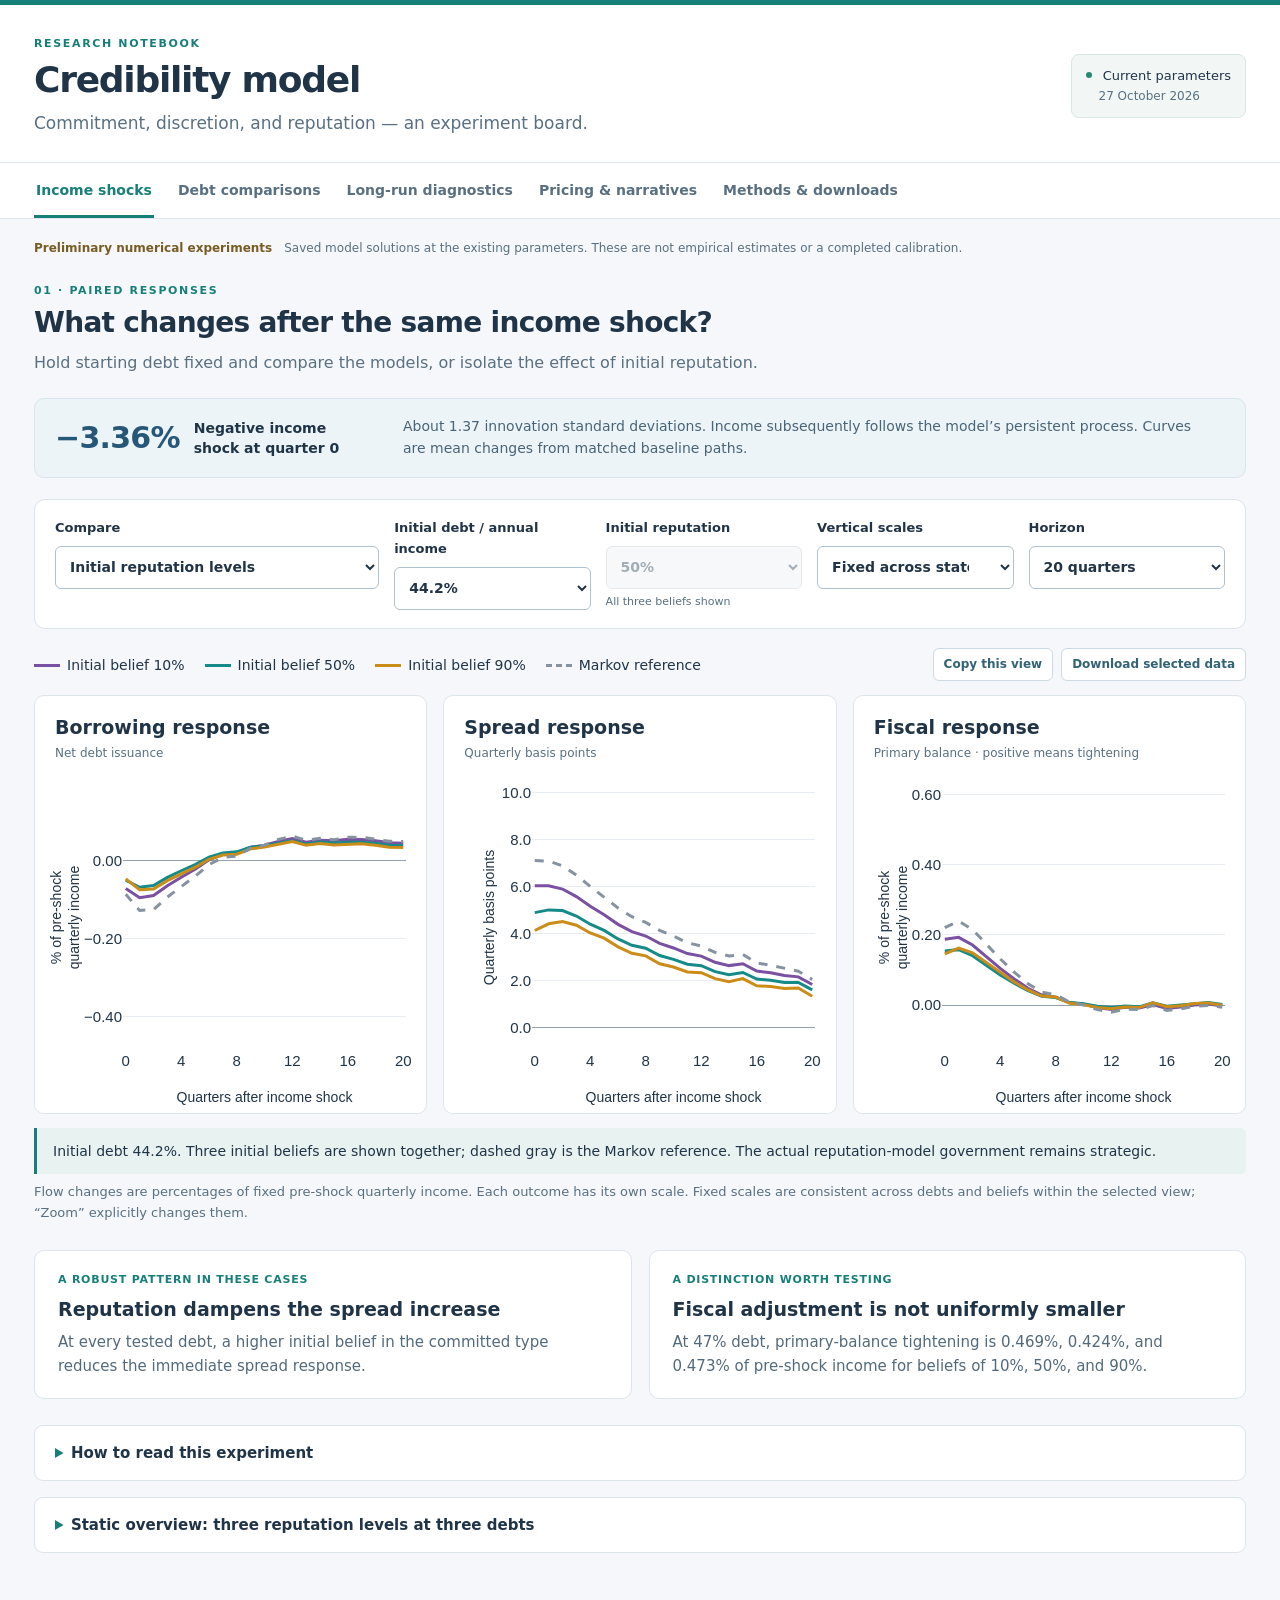
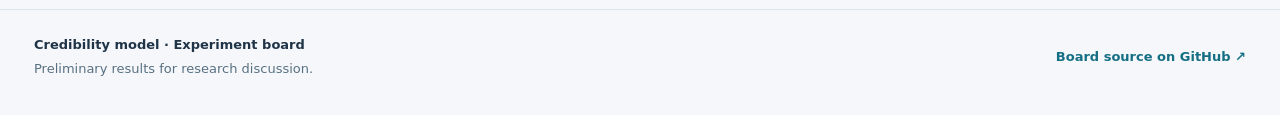
==== site/index.html @ fc5f1a00 "Publish model experiment board with interactive comparisons and data" ====
<!doctype html>
<html lang="en">
<head>
  <meta charset="utf-8">
  <meta name="viewport" content="width=device-width, initial-scale=1">
  <meta name="description" content="A research board comparing Ramsey commitment, Markov discretion, and reputation in a sovereign debt model.">
  <title>Credibility model · Experiment board</title>
  <link rel="stylesheet" href="assets/board.css">
  <script defer src="assets/plotly.min.js"></script>
  <script defer src="assets/board.js"></script>
</head>
<body>
  <a class="skip-link" href="#content">Skip to experiments</a>
  <header class="masthead">
    <div class="masthead-inner">
      <div><p class="eyebrow">RESEARCH NOTEBOOK</p><h1>Credibility model</h1><p class="lead">Commitment, discretion, and reputation — an experiment board.</p></div>
      <div class="version"><span class="status-dot"></span> Current parameters <span class="version-date" id="updated-date">27 October 2026</span></div>
    </div>
  </header>
  <nav class="section-nav" aria-label="Experiments">
    <div class="nav-inner" role="tablist" aria-label="Experiment sections">
      <button id="tab-shocks" role="tab" aria-controls="shocks" aria-selected="true" data-section="shocks">Income shocks</button>
      <button id="tab-debt" role="tab" aria-controls="debt-section" aria-selected="false" data-section="debt">Debt comparisons</button>
      <button id="tab-longrun" role="tab" aria-controls="longrun" aria-selected="false" data-section="longrun">Long-run diagnostics</button>
      <button id="tab-pricing" role="tab" aria-controls="pricing" aria-selected="false" data-section="pricing">Pricing &amp; narratives</button>
      <button id="tab-methods" role="tab" aria-controls="methods" aria-selected="false" data-section="methods">Methods &amp; downloads</button>
    </div>
  </nav>
  <main id="content">
    <div class="research-label"><span>Preliminary numerical experiments</span><p>Saved model solutions at the existing parameters. These are not empirical estimates or a completed calibration.</p></div>
    <div id="load-error" class="error" role="alert" hidden>The data could not be loaded. Please reload the page.</div>

    <section id="shocks" class="board-section" role="tabpanel" aria-labelledby="tab-shocks">
      <div class="section-heading"><div><p class="eyebrow">01 · PAIRED RESPONSES</p><h2>What changes after the same income shock?</h2><p>Hold starting debt fixed and compare the models, or isolate the effect of initial reputation.</p></div></div>
      <div class="shock-banner"><div><strong>−3.36%</strong><span>Negative income shock at quarter 0</span></div><p>About 1.37 innovation standard deviations. Income subsequently follows the model’s persistent process. Curves are mean changes from matched baseline paths.</p></div>
      <div class="controls" aria-label="Income shock controls">
        <label for="view">Compare<select id="view"><option value="reputation">Initial reputation levels</option><option value="models">Ramsey, Markov &amp; reputation</option></select></label>
        <label for="debt">Initial debt / annual income<select id="debt" disabled><option>Loading…</option></select></label>
        <label for="prior" id="prior-label">Initial reputation<select id="prior" disabled><option value="10">10%</option><option value="50" selected>50%</option><option value="90">90%</option></select><span class="control-help" id="prior-help">All three beliefs shown</span></label>
        <label for="scale">Vertical scales<select id="scale"><option value="fixed">Fixed across states</option><option value="zoom">Zoom to selected curves</option></select></label>
        <label for="horizon">Horizon<select id="horizon"><option value="20">20 quarters</option><option value="40">40 quarters</option></select></label>
      </div>
      <div class="chart-toolbar"><div class="legend" id="legend" aria-label="Chart legend"></div><div class="chart-actions"><button id="share-view" class="quiet-button" disabled>Copy this view</button><button id="download-selection" class="quiet-button" disabled>Download selected data</button></div></div>
      <div class="charts" aria-busy="true" id="chart-grid">
        <article class="chart-panel"><h3>Borrowing response</h3><p>Net debt issuance</p><div id="borrowing" class="plot" role="img" aria-label="Borrowing responses to the negative income shock"></div></article>
        <article class="chart-panel"><h3>Spread response</h3><p>Quarterly basis points</p><div id="spread" class="plot" role="img" aria-label="Spread responses to the negative income shock"></div></article>
        <article class="chart-panel"><h3>Fiscal response</h3><p>Primary balance · positive means tightening</p><div id="fiscal" class="plot" role="img" aria-label="Primary balance responses to the negative income shock"></div></article>
      </div>
      <p id="selection-summary" class="selection-summary" aria-live="polite">Loading saved responses…</p>
      <p class="units-note">Flow changes are percentages of fixed pre-shock quarterly income. Each outcome has its own scale. Fixed scales are consistent across debts and beliefs within the selected view; “Zoom” explicitly changes them.</p>
      <div class="insight-grid">
        <article class="insight"><span class="small-label">A robust pattern in these cases</span><h3>Reputation dampens the spread increase</h3><p>At every tested debt, a higher initial belief in the committed type reduces the immediate spread response.</p></article>
        <article class="insight"><span class="small-label">A distinction worth testing</span><h3>Fiscal adjustment is not uniformly smaller</h3><p>At 47% debt, primary-balance tightening is 0.469%, 0.424%, and 0.473% of pre-shock income for beliefs of 10%, 50%, and 90%.</p></article>
      </div>
      <details class="method-box"><summary>How to read this experiment</summary><div class="details-content"><p>Initial reputation is the perceived probability of the committed type. The simulated government stays strategic in the reputation model; beliefs update after quarter 0. Changing this belief does not change the government’s actual type.</p><p>Each case uses 2,000 paired paths, common future income draws, and unchanged equilibrium functions. Controls select saved simulations without interpolating between debts or beliefs. The primary resource balance is <em>y − c</em>; the model has no separate tax and government-spending instruments.</p><p>Ramsey preserves inherited commitments and has no implementation noise. Markov and reputation include implementation noise. Ramsey averages over debt-specific promise histories, so debt comparisons do not hold its entire state fixed. Its lowest-debt pool has 78 histories; spread means retain rare tails.</p></div></details>
      <details class="figure-box"><summary>Static overview: three reputation levels at three debts</summary><a href="assets/figures/reputation_by_initial_debt.png" target="_blank" rel="noopener"><img src="assets/figures/reputation_by_initial_debt.png" alt="Nine panels compare initial reputation beliefs of 10, 50, and 90 percent at three starting debts." loading="lazy"></a></details>
    </section>

    <section id="debt-section" class="board-section" role="tabpanel" aria-labelledby="tab-debt" hidden>
      <div class="section-heading"><div><p class="eyebrow">02 · STATE DEPENDENCE</p><h2>How does starting debt change the response?</h2><p>Five debt levels within the central comparison range: 41.9%, 43.0%, 44.2%, 45.8%, and 47.0% of annual income.</p></div></div>
      <div class="insight-grid"><article class="insight"><span class="small-label">Markov and reputation</span><h3>Higher debt amplifies the impact response</h3><p>At 50% initial reputation, higher debt brings a larger initial spread increase, less borrowing, and stronger fiscal tightening across the tested states.</p></article><article class="insight"><span class="small-label">Ramsey</span><h3>The pattern is irregular</h3><p>At 43.0% debt, 97.9% of sampled histories have no immediate issuance change. At 45.8%, initial tightening exceeds that at 47.0%. The economic or numerical cause remains unresolved.</p></article></div>
      <figure class="wide-figure"><a href="assets/figures/income_shock_by_initial_debt.png" target="_blank" rel="noopener"><img src="assets/figures/income_shock_by_initial_debt.png" alt="Borrowing, spread and primary balance responses for five initial debts, with one column per model." loading="lazy"></a><figcaption>Same negative 3.36% income shock. Columns identify models; colors identify initial debt. Reputation starts at 50%.</figcaption></figure>
      <details class="figure-box"><summary>Compare the immediate responses directly</summary><a href="assets/figures/income_shock_impact_by_debt.png" target="_blank" rel="noopener"><img src="assets/figures/income_shock_impact_by_debt.png" alt="Impact responses plotted against the five simulated initial debt levels." loading="lazy"></a></details>
      <details class="figure-box"><summary>Cash financing and consumption</summary><a href="assets/figures/income_shock_fiscal_detail.png" target="_blank" rel="noopener"><img src="assets/figures/income_shock_fiscal_detail.png" alt="Cash financing and consumption responses at three initial debt levels." loading="lazy"></a></details>
      <p class="units-note">Debt changes also change the distribution of inherited Ramsey promises. Exact debt conditioning and the solution grid may matter; the figures do not establish a general monotonicity result.</p>
    </section>

    <section id="longrun" class="board-section" role="tabpanel" aria-labelledby="tab-longrun" hidden>
      <div class="section-heading"><div><p class="eyebrow">03 · SUPPORT &amp; CONVERGENCE</p><h2>Where do the simulated economies spend their time?</h2><p>Long-run diagnostics from different starting debts, incomes, and beliefs.</p></div></div>
      <div class="callout"><strong>Common central debt range: about 40.0–47.7%</strong><p>This is the overlap of the central 90% marginal debt ranges across Ramsey, Markov, and both permanent reputation types.</p></div>
      <div class="table-card"><h3>Long-run numerical means</h3><p>Selected reference starts; final 2,000 of 4,000 quarters across 32 paths.</p><div class="table-scroll"><table><thead><tr><th scope="col">Model / permanent type</th><th scope="col">Mean debt<br><span>% annual income</span></th><th scope="col">Mean spread<br><span>quarterly bp</span></th><th scope="col">Central 90% debt range<br><span>% annual income</span></th></tr></thead><tbody id="longrun-table"></tbody></table></div></div>
      <figure class="wide-figure"><a href="assets/figures/long_run_support_and_conditional_spreads.png" target="_blank" rel="noopener"><img src="assets/figures/long_run_support_and_conditional_spreads.png" alt="Long-run debt distributions and spreads conditional on debt and middle income." loading="lazy"></a><figcaption>The strategic reputation case approaches Markov as its type is learned. The committed-type case remains distinct.</figcaption></figure>
      <details class="method-box"><summary>What convergence does—and does not—establish</summary><div class="details-content"><p>Under common draws, tested initial conditions numerically converge within each regime and permanent type. This is evidence of forgetting the tested starting conditions. It is not a proof of ergodicity, uniqueness, or common support of the full state vector.</p><p>The shock experiment’s 10%, 50%, and 90% initial reputation beliefs describe learning transitions. They are not the strategic government’s asymptotic posterior.</p></div></details>
      <details class="figure-box"><summary>Earlier transition experiment: 500 paired paths</summary><a href="assets/figures/transition_comparison.png" target="_blank" rel="noopener"><img src="assets/figures/transition_comparison.png" alt="Finite-horizon model trajectories and learning paths for different government types." loading="lazy"></a></details>
    </section>

    <section id="pricing" class="board-section" role="tabpanel" aria-labelledby="tab-pricing" hidden>
      <div class="section-heading"><div><p class="eyebrow">04 · TOWARD MEASUREMENT</p><h2>Connect model states to observable behavior</h2><p>State-contingent pricing and an illustrative bridge between type beliefs and delivery.</p></div></div>
      <div class="insight-grid"><article class="insight"><span class="small-label">Prices at a given state</span><h3>Beliefs affect expected spreads</h3><p>At median income and roughly 45% debt, expected strategic-reputation spreads are 28.25, 18.84, and 12.10 quarterly basis points at beliefs of 10%, 50%, and 90%.</p></article><article class="insight"><span class="small-label">Narrative measurement</span><h3>A type belief is not a delivery probability</h3><p>Observable adherence also depends on the policy rule, incentives, state, and implementation noise. No mapping to observed narrative categories has yet been estimated.</p></article></div>
      <figure class="wide-figure"><a href="assets/figures/state_and_measurement_implications.png" target="_blank" rel="noopener"><img src="assets/figures/state_and_measurement_implications.png" alt="Expected spreads by debt at three reputation beliefs and an illustrative comparison of beliefs with delivery probabilities." loading="lazy"></a><figcaption>The delivery band is illustrative. This is a measurement-design exercise, not a fitted narrative credibility index.</figcaption></figure>
      <details class="method-box"><summary>Scope of the pricing result</summary><div class="details-content"><p>The result concerns confidence in the model’s particular committed rule. It is not a universal statement that credibility always lowers spreads. A reversal at 65% debt appears in the state exercise, but that debt level is a rare stress-state counterfactual outside the central range used here.</p></div></details>
    </section>

    <section id="methods" class="board-section" role="tabpanel" aria-labelledby="tab-methods" hidden>
      <div class="section-heading"><div><p class="eyebrow">05 · REPRODUCIBILITY</p><h2>Methods, figures, and data</h2><p>Inspect the experiment definitions and download the outputs behind the board.</p></div></div>
      <div class="method-grid"><article class="method-card"><h3>What remains fixed</h3><p>The supplied parameterization and saved equilibrium functions. No new calibration or equilibrium solve was used for these comparisons.</p></article><article class="method-card"><h3>What is checked</h3><p>Paired accounting identities, equivalence with native simulation paths, Ramsey price promises, and independent reconstruction of impact statistics.</p></article><article class="method-card"><h3>What is uncertain</h3><p>Numerical approximation, rare Ramsey tails, and history-pool sampling. Monte Carlo standard errors exclude parameter and empirical uncertainty.</p></article></div>
      <details class="method-box" open><summary>Definitions and comparability</summary><div class="details-content"><p><strong>Borrowing:</strong> net face issuance, <em>b′ − (1 − δ)b</em>. <strong>Cash financing:</strong> <em>q[b′ − (1 − δ)b]</em>. <strong>Primary resource balance:</strong> <em>y − c</em>. The latter is the fiscal adjustment measure; tax and spending instruments are not separate model choices.</p><p><strong>Units:</strong> debt is scaled by annual income; response flows use fixed pre-shock quarterly income; diagnostic spreads use quarterly basis points. The original slide simulation series uses different spread units and should not be read as these diagnostic basis points.</p><p><strong>Cross-model comparison:</strong> Ramsey has inherited commitment promises and no implementation noise. Markov and reputation include implementation noise. The experiment compares the supplied models rather than isolating commitment while holding every other model feature fixed.</p><p><strong>Income shock:</strong> the middle income node is replaced at impact by the adjacent lower node, a 3.36056% decline (1.367 innovation standard deviations in logs). Future paths use the original discrete transition matrix and coupled draws.</p></div></details>
      <details class="method-box"><summary>Current parameterization</summary><div class="details-content"><p>The model period is a quarter. The values below describe the saved solution used throughout this board.</p><div class="table-scroll"><table class="parameter-table"><thead><tr><th scope="col">Parameter</th><th scope="col">Value</th></tr></thead><tbody id="parameters-table"></tbody></table></div><p id="committed-rule"></p></div></details>
      <div class="downloads-heading"><h3>Download the experiments</h3><p>CSV for analysis, PDF/PNG for discussion, and notes for assumptions and checks. <a href="downloads/experiment-data.zip" download>Download the data bundle (ZIP)</a>.</p></div><div id="downloads" class="download-groups"></div>
      <details class="method-box"><summary>Slide replication and source version</summary><div class="details-content"><p>All nine figure PDFs and two table fragments were reproduced from the supplied solution. Original scatter sampling was unavailable, so the replacement is seeded. The original figures named <em>zeta</em> plot <em>1 − ζ</em> while retaining the source label.</p><dl class="source-meta"><dt>Julia version</dt><dd id="julia-version">1.13.3</dd><dt>Saved solution SHA-256</dt><dd><code id="solution-hash"></code></dd></dl></div></details>
    </section>
  </main>
  <footer><div><strong>Credibility model · Experiment board</strong><p>Preliminary results for research discussion.</p></div><a href="https://github.com/aperaltaalva/credibility-experiments" target="_blank" rel="noopener">Board source on GitHub <span aria-hidden="true">↗</span></a></footer>
  <div id="toast" role="status" aria-live="polite"></div>
</body>
</html>
---- site/assets/board.css ----
:root{--ink:#203448;--muted:#587082;--line:#dce5eb;--paper:#fff;--bg:#f5f7fa;--accent:#167f79;--soft:#e8f3f1}
*{box-sizing:border-box}html{scroll-behavior:smooth}body{margin:0;background:var(--bg);color:var(--ink);font:16px/1.6 system-ui,-apple-system,BlinkMacSystemFont,"Segoe UI",sans-serif}button,select{font:inherit}a{color:#156f84;text-underline-offset:3px}button,a,select,summary{touch-action:manipulation}button:focus-visible,a:focus-visible,select:focus-visible,summary:focus-visible{outline:3px solid #e2aa35;outline-offset:4px}[hidden]{display:none!important}.skip-link{position:absolute;top:-60px;left:20px;background:#fff;padding:10px;z-index:10}.skip-link:focus{top:10px}
.masthead{background:#fff;border-top:5px solid var(--accent);border-bottom:1px solid var(--line)}.masthead-inner{max-width:1540px;margin:auto;padding:30px 34px 25px;display:flex;justify-content:space-between;gap:25px;align-items:center}.eyebrow{font-size:11px;font-weight:750;letter-spacing:.15em;color:var(--accent);margin:0 0 6px}h1{font-size:36px;line-height:1.15;letter-spacing:-.035em;margin:0 0 10px}h2{font-size:28px;line-height:1.25;letter-spacing:-.025em;margin:0 0 10px}h3{font-size:19px;line-height:1.4;margin:0 0 8px}p{margin:0 0 14px}.lead{font-size:17px;color:var(--muted);margin:0}.version{font-size:13px;white-space:nowrap;background:#f2f7f5;border:1px solid #d9e8e0;border-radius:8px;padding:11px 14px}.version-date{display:block;margin-left:13px;color:var(--muted);font-size:12px}.status-dot{display:inline-block;background:#258a72;width:6px;height:6px;border-radius:50%;margin-right:7px;vertical-align:2px}
.section-nav{position:sticky;top:0;z-index:5;background:rgba(255,255,255,.97);border-bottom:1px solid var(--line)}.nav-inner{max-width:1540px;margin:auto;padding:0 34px;display:flex;gap:22px;overflow:auto}.nav-inner button{border:0;border-bottom:3px solid transparent;background:none;padding:16px 2px 13px;color:var(--muted);white-space:nowrap;font-weight:600;font-size:14px;cursor:pointer}.nav-inner button[aria-selected=true]{color:var(--accent);border-bottom-color:var(--accent)}.nav-inner button:hover{color:var(--ink)}main{max-width:1540px;margin:auto;padding:20px 34px 56px}.research-label{display:flex;gap:12px;align-items:baseline;font-size:12px;margin-bottom:24px;color:var(--muted)}.research-label span{font-weight:700;color:#785c23;white-space:nowrap}.research-label p{margin:0}.section-heading{display:flex;justify-content:space-between;gap:25px;margin:0 0 22px}.section-heading p:last-child{color:var(--muted);margin:0;max-width:900px}.shock-banner{display:flex;align-items:center;gap:28px;background:#edf4f8;border:1px solid #d8e5ee;border-radius:10px;padding:15px 20px;margin-bottom:21px}.shock-banner>div{display:flex;align-items:center;gap:14px;min-width:320px}.shock-banner strong{font-size:30px;letter-spacing:-.025em;font-variant-numeric:tabular-nums;white-space:nowrap;color:#275778}.shock-banner span{font-size:14px;line-height:1.45;font-weight:650;max-width:160px}.shock-banner p{font-size:14px;color:#486477;line-height:1.55;margin:0;max-width:790px}
.controls{display:flex;gap:15px;align-items:flex-start;flex-wrap:wrap;border:1px solid var(--line);border-radius:11px;padding:18px 20px;background:#fff}.controls label{display:block;font-size:13px;font-weight:650;flex:1;min-width:145px}.controls label:first-child{flex:1.65;min-width:225px}.controls label:nth-child(2){min-width:190px}.controls select{display:block;width:100%;min-height:43px;margin-top:7px;padding:8px 28px 8px 10px;border:1px solid #afc0ce;border-radius:6px;color:var(--ink);background:#fff;font-size:14px;cursor:pointer}.controls select:disabled{background:#f3f6f8;color:#7c8c98;border-color:#dae2e8;cursor:default}.control-help{display:block;font-size:11px;color:var(--muted);font-weight:400;margin-top:4px}.chart-toolbar{display:flex;align-items:center;justify-content:space-between;gap:18px;flex-wrap:wrap;margin:18px 0 13px;min-height:35px}.legend{display:flex;gap:20px;flex-wrap:wrap;font-size:14px}.legend span{white-space:nowrap}.swatch{display:inline-block;width:26px;border-top:3px solid;vertical-align:middle;margin-right:7px}.chart-actions{display:flex;gap:8px;flex-wrap:wrap}.quiet-button{color:#316275;font-size:12px;font-weight:600;background:#fff;border:1px solid #cddae3;border-radius:6px;padding:6px 10px;cursor:pointer}.quiet-button:hover{background:#ecf3f7}.quiet-button:disabled{opacity:.45;cursor:default}.charts{display:grid;grid-template-columns:repeat(3,minmax(0,1fr));gap:16px}.chart-panel{background:#fff;border:1px solid var(--line);border-radius:10px;overflow:hidden;min-width:0}.chart-panel h3{margin:18px 20px 0;font-size:19px}.chart-panel>p{color:var(--muted);font-size:12px;line-height:1.4;margin:4px 20px 0;min-height:18px}.plot{width:100%;height:350px}.selection-summary{margin:14px 0 8px;padding:12px 16px;background:var(--soft);border-left:3px solid var(--accent);border-radius:0 5px 5px 0;font-size:14px}.units-note{font-size:13px;color:var(--muted);line-height:1.6;margin:0 0 24px}
.insight-grid{display:grid;grid-template-columns:1fr 1fr;gap:17px;margin:26px 0}.insight{padding:20px 23px;background:#fff;border:1px solid var(--line);border-radius:10px}.small-label{display:block;font-size:11px;font-weight:700;text-transform:uppercase;letter-spacing:.07em;color:var(--accent);margin-bottom:7px}.insight p{font-size:15px;color:#526a7c;margin:0}.insight h3{font-size:19px}.method-box,.figure-box{margin-top:16px;background:#fff;border:1px solid var(--line);border-radius:9px;overflow:hidden}summary{font-weight:650;font-size:15px;cursor:pointer;padding:15px 20px}summary::marker{color:var(--accent)}.details-content{padding:0 22px 7px;color:#4f6679;font-size:15px;max-width:1150px}.details-content strong{color:var(--ink)}.wide-figure{background:#fff;border:1px solid var(--line);border-radius:10px;padding:10px;margin:24px 0;overflow:hidden}.wide-figure img,.figure-box img{display:block;width:100%;height:auto}.wide-figure figcaption{font-size:13px;color:var(--muted);padding:8px 13px 5px}.figure-box>a{display:block;padding:0 10px 10px}.callout{background:var(--soft);border:1px solid #d0e4df;border-radius:10px;padding:18px 23px;margin:25px 0}.callout strong{font-size:20px;font-weight:650}.callout p{margin:5px 0 0;font-size:15px;color:#52706f}.table-card{border:1px solid var(--line);border-radius:10px;background:#fff;padding:23px;margin:25px 0}.table-card>p{font-size:14px;color:var(--muted)}.table-scroll{overflow:auto}table{border-collapse:collapse;width:100%;font-variant-numeric:tabular-nums;text-align:right;font-size:15px}th,td{padding:13px 16px;border-bottom:1px solid #e3e9ee}th{background:#f4f7fa;font-weight:650;line-height:1.4;font-size:14px}th span{font-size:12px;font-weight:400;color:var(--muted)}th:first-child,td:first-child{text-align:left}tbody tr:last-child td{border-bottom:0}.method-grid{display:grid;grid-template-columns:repeat(3,1fr);gap:18px;margin:24px 0}.method-card{border-top:3px solid #bed5de;background:white;padding:20px 22px;border-radius:0 0 9px 9px}.method-card p{color:var(--muted);font-size:15px;margin:0}.downloads-heading{margin:32px 0 19px}.downloads-heading h3{font-size:23px}.downloads-heading p{color:var(--muted);font-size:15px}.download-groups{display:grid;grid-template-columns:repeat(2,minmax(0,1fr));gap:18px}.download-group{background:#fff;border:1px solid var(--line);border-radius:10px;padding:20px 22px}.download-group h4{font-size:16px;margin:0 0 12px}.download-group ul{padding:0;margin:0;list-style:none}.download-group li{border-top:1px solid #edf1f4}.download-group a{display:flex;gap:15px;justify-content:space-between;align-items:center;padding:10px 0;font-size:14px;text-decoration:none}.download-group a:hover span:first-child{text-decoration:underline}.file-kind{font-size:10px;font-weight:750;letter-spacing:.06em;color:#6a7f8f;border:1px solid #dce5eb;padding:2px 5px;border-radius:3px;flex-shrink:0}.source-meta{display:grid;grid-template-columns:180px 1fr;gap:12px;font-size:13px}.source-meta dt{font-weight:600}.source-meta dd{margin:0}.source-meta code{word-break:break-all;font-size:12px}.error{background:#fff2ee;border:1px solid #e0a18f;color:#85452f;padding:15px 20px;border-radius:8px;margin:0 0 20px}footer{display:flex;justify-content:space-between;gap:25px;max-width:1540px;margin:auto;border-top:1px solid var(--line);padding:25px 34px 35px;font-size:13px;color:var(--muted)}footer strong{color:var(--ink);font-size:13px}footer p{margin:3px 0 0}footer>a{align-self:center;font-weight:600;text-decoration:none}#toast{position:fixed;bottom:25px;left:50%;transform:translateX(-50%);background:#203448;color:white;border-radius:7px;padding:10px 18px;font-size:14px;z-index:20;box-shadow:0 6px 30px #10253b25;opacity:0;pointer-events:none;transition:opacity .15s}#toast.visible{opacity:1}
@media(min-width:1450px){.plot{height:385px}}@media(max-width:1100px){.masthead-inner{padding:25px 24px}.nav-inner{padding:0 24px;gap:20px}main{padding:20px 24px 45px}.charts{grid-template-columns:1fr;max-width:850px;margin:0 auto}.chart-panel h3{font-size:20px}.chart-panel>p{font-size:13px}.plot{height:350px}.shock-banner{align-items:flex-start}.shock-banner>div{min-width:260px}.controls label{flex:1 1 26%}.controls label:first-child{flex:1 1 43%}.controls label:nth-child(2){flex:1 1 42%}.method-grid{grid-template-columns:1fr}.research-label{display:block}.research-label p{margin-top:2px}.legend{font-size:14px}.chart-toolbar{gap:12px}.source-meta{grid-template-columns:1fr}.source-meta dd{margin-top:-9px}footer{padding:24px}}
@media(max-width:650px){h1{font-size:30px}h2{font-size:25px}.masthead-inner{padding:22px 18px;display:block}.version{display:inline-flex;gap:6px;padding:5px 9px;margin-top:16px;align-items:center;font-size:11px}.version-date{display:inline;margin-left:7px;font-size:11px}.status-dot{margin:0}.lead{font-size:15px}.nav-inner{padding:0 18px;gap:18px}.nav-inner button{font-size:13px;padding:14px 0 11px}main{padding:16px 17px 35px}.research-label{font-size:11px;margin-bottom:22px}.shock-banner{display:block;padding:14px 17px}.shock-banner>div{min-width:0;margin-bottom:9px}.shock-banner strong{font-size:29px}.shock-banner span{max-width:none;font-size:13px}.shock-banner p{font-size:13px}.controls{padding:15px;gap:12px}.controls label,.controls label:first-child,.controls label:nth-child(2){flex:1 1 45%;min-width:130px;font-size:12px}.controls label:first-child{flex-basis:100%}.controls select{font-size:13px}.control-help{font-size:10px}.chart-toolbar{margin-top:17px}.legend{gap:9px 15px;font-size:12px}.swatch{width:19px;margin-right:5px}.chart-actions{gap:7px}.plot{height:335px}.chart-panel h3{font-size:19px}.chart-panel>p{font-size:11px}.insight-grid,.download-groups{grid-template-columns:1fr}.insight{padding:18px 20px}.insight p{font-size:14px}.insight h3{font-size:18px}.selection-summary{font-size:13px}.units-note{font-size:12px}.table-card{padding:17px 10px}.table-card>h3,.table-card>p{padding:0 6px}table{min-width:650px}th,td{padding:12px 13px}.callout{padding:17px}.callout strong{font-size:18px}.callout p{font-size:14px}.wide-figure{padding:3px}.wide-figure figcaption{font-size:12px;padding:7px 10px}.details-content{font-size:14px;padding:0 18px 5px}summary{font-size:14px;padding:14px 17px}footer{padding:23px 18px;display:block}footer>a{display:inline-block;margin-top:15px}}
.parameter-table{max-width:760px;min-width:0;margin-bottom:18px}.parameter-table th,.parameter-table td{padding:9px 14px}
@media(prefers-reduced-motion:reduce){html{scroll-behavior:auto}*{transition:none!important}}
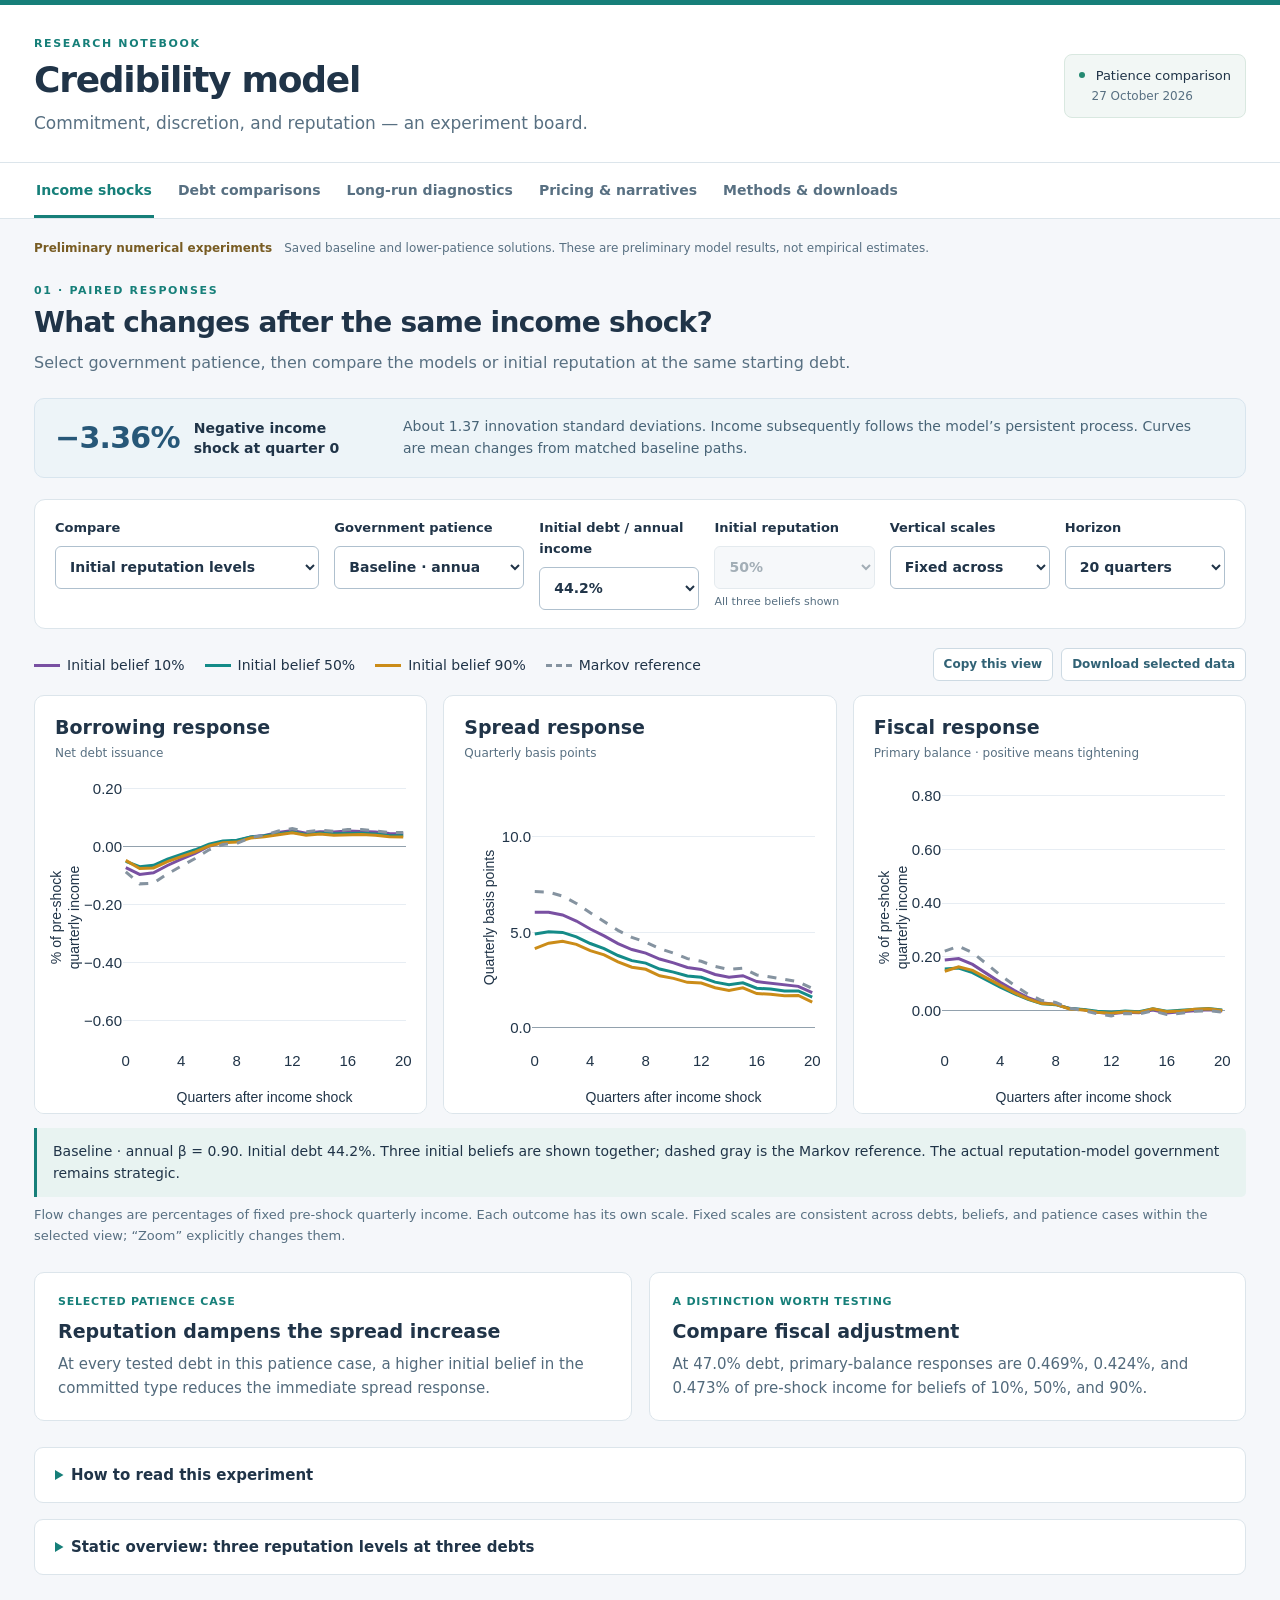
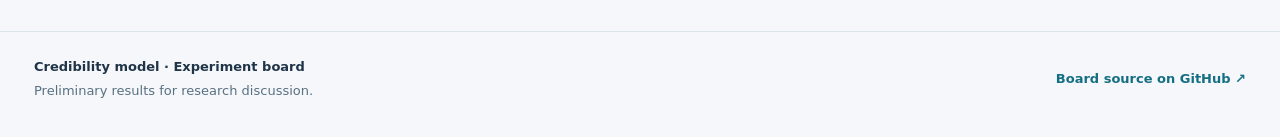
==== commit 41650ba8: "Add lower-patience shock comparisons to experiment board" ====
--- a/site/index.html
+++ b/site/index.html
@@ -14,7 +14,7 @@
   <header class="masthead">
     <div class="masthead-inner">
       <div><p class="eyebrow">RESEARCH NOTEBOOK</p><h1>Credibility model</h1><p class="lead">Commitment, discretion, and reputation — an experiment board.</p></div>
-      <div class="version"><span class="status-dot"></span> Current parameters <span class="version-date" id="updated-date">27 October 2026</span></div>
+      <div class="version"><span class="status-dot"></span> Patience comparison <span class="version-date" id="updated-date">27 October 2026</span></div>
     </div>
   </header>
   <nav class="section-nav" aria-label="Experiments">
@@ -27,17 +27,18 @@
     </div>
   </nav>
   <main id="content">
-    <div class="research-label"><span>Preliminary numerical experiments</span><p>Saved model solutions at the existing parameters. These are not empirical estimates or a completed calibration.</p></div>
+    <div class="research-label"><span>Preliminary numerical experiments</span><p>Saved baseline and lower-patience solutions. These are preliminary model results, not empirical estimates.</p></div>
     <div id="load-error" class="error" role="alert" hidden>The data could not be loaded. Please reload the page.</div>
 
     <section id="shocks" class="board-section" role="tabpanel" aria-labelledby="tab-shocks">
-      <div class="section-heading"><div><p class="eyebrow">01 · PAIRED RESPONSES</p><h2>What changes after the same income shock?</h2><p>Hold starting debt fixed and compare the models, or isolate the effect of initial reputation.</p></div></div>
+      <div class="section-heading"><div><p class="eyebrow">01 · PAIRED RESPONSES</p><h2>What changes after the same income shock?</h2><p>Select government patience, then compare the models or initial reputation at the same starting debt.</p></div></div>
       <div class="shock-banner"><div><strong>−3.36%</strong><span>Negative income shock at quarter 0</span></div><p>About 1.37 innovation standard deviations. Income subsequently follows the model’s persistent process. Curves are mean changes from matched baseline paths.</p></div>
       <div class="controls" aria-label="Income shock controls">
         <label for="view">Compare<select id="view"><option value="reputation">Initial reputation levels</option><option value="models">Ramsey, Markov &amp; reputation</option></select></label>
+        <label for="patience">Government patience<select id="patience" disabled><option>Loading…</option></select></label>
         <label for="debt">Initial debt / annual income<select id="debt" disabled><option>Loading…</option></select></label>
         <label for="prior" id="prior-label">Initial reputation<select id="prior" disabled><option value="10">10%</option><option value="50" selected>50%</option><option value="90">90%</option></select><span class="control-help" id="prior-help">All three beliefs shown</span></label>
-        <label for="scale">Vertical scales<select id="scale"><option value="fixed">Fixed across states</option><option value="zoom">Zoom to selected curves</option></select></label>
+        <label for="scale">Vertical scales<select id="scale"><option value="fixed">Fixed across cases</option><option value="zoom">Zoom to selected curves</option></select></label>
         <label for="horizon">Horizon<select id="horizon"><option value="20">20 quarters</option><option value="40">40 quarters</option></select></label>
       </div>
       <div class="chart-toolbar"><div class="legend" id="legend" aria-label="Chart legend"></div><div class="chart-actions"><button id="share-view" class="quiet-button" disabled>Copy this view</button><button id="download-selection" class="quiet-button" disabled>Download selected data</button></div></div>
@@ -47,26 +48,29 @@
         <article class="chart-panel"><h3>Fiscal response</h3><p>Primary balance · positive means tightening</p><div id="fiscal" class="plot" role="img" aria-label="Primary balance responses to the negative income shock"></div></article>
       </div>
       <p id="selection-summary" class="selection-summary" aria-live="polite">Loading saved responses…</p>
-      <p class="units-note">Flow changes are percentages of fixed pre-shock quarterly income. Each outcome has its own scale. Fixed scales are consistent across debts and beliefs within the selected view; “Zoom” explicitly changes them.</p>
+      <p class="units-note">Flow changes are percentages of fixed pre-shock quarterly income. Each outcome has its own scale. Fixed scales are consistent across debts, beliefs, and patience cases within the selected view; “Zoom” explicitly changes them.</p>
       <div class="insight-grid">
-        <article class="insight"><span class="small-label">A robust pattern in these cases</span><h3>Reputation dampens the spread increase</h3><p>At every tested debt, a higher initial belief in the committed type reduces the immediate spread response.</p></article>
-        <article class="insight"><span class="small-label">A distinction worth testing</span><h3>Fiscal adjustment is not uniformly smaller</h3><p>At 47% debt, primary-balance tightening is 0.469%, 0.424%, and 0.473% of pre-shock income for beliefs of 10%, 50%, and 90%.</p></article>
+        <article class="insight"><span class="small-label">Selected patience case</span><h3 id="spread-insight-title">Reputation and the spread response</h3><p id="spread-insight-text">Loading the selected patience case…</p></article>
+        <article class="insight"><span class="small-label">A distinction worth testing</span><h3>Compare fiscal adjustment</h3><p id="fiscal-insight-text">Loading the selected patience case…</p></article>
       </div>
-      <details class="method-box"><summary>How to read this experiment</summary><div class="details-content"><p>Initial reputation is the perceived probability of the committed type. The simulated government stays strategic in the reputation model; beliefs update after quarter 0. Changing this belief does not change the government’s actual type.</p><p>Each case uses 2,000 paired paths, common future income draws, and unchanged equilibrium functions. Controls select saved simulations without interpolating between debts or beliefs. The primary resource balance is <em>y − c</em>; the model has no separate tax and government-spending instruments.</p><p>Ramsey preserves inherited commitments and has no implementation noise. Markov and reputation include implementation noise. Ramsey averages over debt-specific promise histories, so debt comparisons do not hold its entire state fixed. Its lowest-debt pool has 78 histories; spread means retain rare tails.</p></div></details>
-      <details class="figure-box"><summary>Static overview: three reputation levels at three debts</summary><a href="assets/figures/reputation_by_initial_debt.png" target="_blank" rel="noopener"><img src="assets/figures/reputation_by_initial_debt.png" alt="Nine panels compare initial reputation beliefs of 10, 50, and 90 percent at three starting debts." loading="lazy"></a></details>
+      <details class="method-box"><summary>How to read this experiment</summary><div class="details-content"><p>Initial reputation is the perceived probability of the committed type. The simulated government stays strategic in the reputation model; beliefs update after quarter 0. Changing this belief does not change the government’s actual type.</p><p>Each case uses 2,000 paired paths and common future income draws. The baseline uses annual β = 0.90; the lower-patience case uses annual β = 0.85, with equilibrium policies and prices solved again. All other primitives and the committed rule stay fixed. Controls select saved simulations without interpolating between debts or beliefs. The primary resource balance is <em>y − c</em>; the model has no separate tax and government-spending instruments.</p><p>Ramsey preserves inherited commitments and has no implementation noise. Markov and reputation include implementation noise. Ramsey averages over debt-specific promise histories, so debt comparisons do not hold its entire state fixed. <span id="ramsey-history-note">Its lowest-debt pool has 78 histories; spread means retain rare tails.</span></p></div></details>
+      <details class="figure-box" id="reputation-figure"><summary>Static overview: three reputation levels at three debts</summary><a href="assets/figures/reputation_by_initial_debt.png" target="_blank" rel="noopener"><img src="assets/figures/reputation_by_initial_debt.png" alt="Nine panels compare initial reputation beliefs of 10, 50, and 90 percent at three starting debts." loading="lazy"></a></details>
     </section>
 
     <section id="debt-section" class="board-section" role="tabpanel" aria-labelledby="tab-debt" hidden>
-      <div class="section-heading"><div><p class="eyebrow">02 · STATE DEPENDENCE</p><h2>How does starting debt change the response?</h2><p>Five debt levels within the central comparison range: 41.9%, 43.0%, 44.2%, 45.8%, and 47.0% of annual income.</p></div></div>
-      <div class="insight-grid"><article class="insight"><span class="small-label">Markov and reputation</span><h3>Higher debt amplifies the impact response</h3><p>At 50% initial reputation, higher debt brings a larger initial spread increase, less borrowing, and stronger fiscal tightening across the tested states.</p></article><article class="insight"><span class="small-label">Ramsey</span><h3>The pattern is irregular</h3><p>At 43.0% debt, 97.9% of sampled histories have no immediate issuance change. At 45.8%, initial tightening exceeds that at 47.0%. The economic or numerical cause remains unresolved.</p></article></div>
-      <figure class="wide-figure"><a href="assets/figures/income_shock_by_initial_debt.png" target="_blank" rel="noopener"><img src="assets/figures/income_shock_by_initial_debt.png" alt="Borrowing, spread and primary balance responses for five initial debts, with one column per model." loading="lazy"></a><figcaption>Same negative 3.36% income shock. Columns identify models; colors identify initial debt. Reputation starts at 50%.</figcaption></figure>
-      <details class="figure-box"><summary>Compare the immediate responses directly</summary><a href="assets/figures/income_shock_impact_by_debt.png" target="_blank" rel="noopener"><img src="assets/figures/income_shock_impact_by_debt.png" alt="Impact responses plotted against the five simulated initial debt levels." loading="lazy"></a></details>
-      <details class="figure-box"><summary>Cash financing and consumption</summary><a href="assets/figures/income_shock_fiscal_detail.png" target="_blank" rel="noopener"><img src="assets/figures/income_shock_fiscal_detail.png" alt="Cash financing and consumption responses at three initial debt levels." loading="lazy"></a></details>
+      <div class="section-heading"><div><p class="eyebrow">02 · STATE DEPENDENCE</p><h2>How does starting debt change the response?</h2><p>Five shared starting debt levels: 41.9%, 43.0%, 44.2%, 45.8%, and 47.0% of annual income.</p></div></div>
+      <div class="controls debt-controls"><label for="debt-patience">Government patience<select id="debt-patience" disabled><option>Loading…</option></select></label></div>
+      <p id="debt-case-note" class="selection-summary">Loading the selected patience case…</p>
+      <p id="debt-figures-pending" class="units-note" hidden>Static figures are not included for this case. The Income shocks tab contains its response charts at all five debts.</p>
+      <div class="insight-grid" id="baseline-debt-insights"><article class="insight"><span class="small-label">Markov and reputation</span><h3>Higher debt amplifies the impact response</h3><p>At 50% initial reputation, higher debt brings a larger initial spread increase, less borrowing, and stronger fiscal tightening across the tested states.</p></article><article class="insight"><span class="small-label">Ramsey</span><h3>The pattern is irregular</h3><p>At 43.0% debt, 97.9% of sampled histories have no immediate issuance change. At 45.8%, initial tightening exceeds that at 47.0%. The economic or numerical cause remains unresolved.</p></article></div>
+      <figure class="wide-figure" id="debt-paths-figure"><a href="assets/figures/income_shock_by_initial_debt.png" target="_blank" rel="noopener"><img src="assets/figures/income_shock_by_initial_debt.png" alt="Borrowing, spread and primary balance responses for five initial debts, with one column per model." loading="lazy"></a><figcaption>Same negative 3.36% income shock. Columns identify models; colors identify initial debt. Reputation starts at 50%.</figcaption></figure>
+      <details class="figure-box" id="debt-impact-figure"><summary>Compare the immediate responses directly</summary><a href="assets/figures/income_shock_impact_by_debt.png" target="_blank" rel="noopener"><img src="assets/figures/income_shock_impact_by_debt.png" alt="Impact responses plotted against the five simulated initial debt levels." loading="lazy"></a></details>
+      <details class="figure-box" id="fiscal-detail-figure"><summary>Cash financing and consumption</summary><a href="assets/figures/income_shock_fiscal_detail.png" target="_blank" rel="noopener"><img src="assets/figures/income_shock_fiscal_detail.png" alt="Cash financing and consumption responses at three initial debt levels." loading="lazy"></a></details>
       <p class="units-note">Debt changes also change the distribution of inherited Ramsey promises. Exact debt conditioning and the solution grid may matter; the figures do not establish a general monotonicity result.</p>
     </section>
 
     <section id="longrun" class="board-section" role="tabpanel" aria-labelledby="tab-longrun" hidden>
-      <div class="section-heading"><div><p class="eyebrow">03 · SUPPORT &amp; CONVERGENCE</p><h2>Where do the simulated economies spend their time?</h2><p>Long-run diagnostics from different starting debts, incomes, and beliefs.</p></div></div>
+      <div class="section-heading"><div><p class="eyebrow">03 · SUPPORT &amp; CONVERGENCE</p><h2>Where do the simulated economies spend their time?</h2><p>Baseline annual β = 0.90. Long-run diagnostics from different starting debts, incomes, and beliefs.</p></div></div>
       <div class="callout"><strong>Common central debt range: about 40.0–47.7%</strong><p>This is the overlap of the central 90% marginal debt ranges across Ramsey, Markov, and both permanent reputation types.</p></div>
       <div class="table-card"><h3>Long-run numerical means</h3><p>Selected reference starts; final 2,000 of 4,000 quarters across 32 paths.</p><div class="table-scroll"><table><thead><tr><th scope="col">Model / permanent type</th><th scope="col">Mean debt<br><span>% annual income</span></th><th scope="col">Mean spread<br><span>quarterly bp</span></th><th scope="col">Central 90% debt range<br><span>% annual income</span></th></tr></thead><tbody id="longrun-table"></tbody></table></div></div>
       <figure class="wide-figure"><a href="assets/figures/long_run_support_and_conditional_spreads.png" target="_blank" rel="noopener"><img src="assets/figures/long_run_support_and_conditional_spreads.png" alt="Long-run debt distributions and spreads conditional on debt and middle income." loading="lazy"></a><figcaption>The strategic reputation case approaches Markov as its type is learned. The committed-type case remains distinct.</figcaption></figure>
@@ -75,7 +79,7 @@
     </section>
 
     <section id="pricing" class="board-section" role="tabpanel" aria-labelledby="tab-pricing" hidden>
-      <div class="section-heading"><div><p class="eyebrow">04 · TOWARD MEASUREMENT</p><h2>Connect model states to observable behavior</h2><p>State-contingent pricing and an illustrative bridge between type beliefs and delivery.</p></div></div>
+      <div class="section-heading"><div><p class="eyebrow">04 · TOWARD MEASUREMENT</p><h2>Connect model states to observable behavior</h2><p>Baseline annual β = 0.90. State-contingent pricing and an illustrative bridge between type beliefs and delivery.</p></div></div>
       <div class="insight-grid"><article class="insight"><span class="small-label">Prices at a given state</span><h3>Beliefs affect expected spreads</h3><p>At median income and roughly 45% debt, expected strategic-reputation spreads are 28.25, 18.84, and 12.10 quarterly basis points at beliefs of 10%, 50%, and 90%.</p></article><article class="insight"><span class="small-label">Narrative measurement</span><h3>A type belief is not a delivery probability</h3><p>Observable adherence also depends on the policy rule, incentives, state, and implementation noise. No mapping to observed narrative categories has yet been estimated.</p></article></div>
       <figure class="wide-figure"><a href="assets/figures/state_and_measurement_implications.png" target="_blank" rel="noopener"><img src="assets/figures/state_and_measurement_implications.png" alt="Expected spreads by debt at three reputation beliefs and an illustrative comparison of beliefs with delivery probabilities." loading="lazy"></a><figcaption>The delivery band is illustrative. This is a measurement-design exercise, not a fitted narrative credibility index.</figcaption></figure>
       <details class="method-box"><summary>Scope of the pricing result</summary><div class="details-content"><p>The result concerns confidence in the model’s particular committed rule. It is not a universal statement that credibility always lowers spreads. A reversal at 65% debt appears in the state exercise, but that debt level is a rare stress-state counterfactual outside the central range used here.</p></div></details>
@@ -83,11 +87,11 @@
 
     <section id="methods" class="board-section" role="tabpanel" aria-labelledby="tab-methods" hidden>
       <div class="section-heading"><div><p class="eyebrow">05 · REPRODUCIBILITY</p><h2>Methods, figures, and data</h2><p>Inspect the experiment definitions and download the outputs behind the board.</p></div></div>
-      <div class="method-grid"><article class="method-card"><h3>What remains fixed</h3><p>The supplied parameterization and saved equilibrium functions. No new calibration or equilibrium solve was used for these comparisons.</p></article><article class="method-card"><h3>What is checked</h3><p>Paired accounting identities, equivalence with native simulation paths, Ramsey price promises, and independent reconstruction of impact statistics.</p></article><article class="method-card"><h3>What is uncertain</h3><p>Numerical approximation, rare Ramsey tails, and history-pool sampling. Monte Carlo standard errors exclude parameter and empirical uncertainty.</p></article></div>
+      <div class="method-grid"><article class="method-card"><h3>What changes</h3><p>Income-shock and debt charts compare annual discount factors of 0.90 and 0.85. The lower-patience equilibria are solved again, with all other primitives and the committed rule fixed. Long-run, pricing, and slide results retain the baseline.</p></article><article class="method-card"><h3>What is checked</h3><p>Paired accounting identities, equivalence with native simulation paths, Ramsey price promises, and independent reconstruction of impact statistics.</p></article><article class="method-card"><h3>What is uncertain</h3><p>Numerical approximation, rare Ramsey tails, and history-pool sampling. Monte Carlo standard errors exclude parameter and empirical uncertainty.</p></article></div>
       <details class="method-box" open><summary>Definitions and comparability</summary><div class="details-content"><p><strong>Borrowing:</strong> net face issuance, <em>b′ − (1 − δ)b</em>. <strong>Cash financing:</strong> <em>q[b′ − (1 − δ)b]</em>. <strong>Primary resource balance:</strong> <em>y − c</em>. The latter is the fiscal adjustment measure; tax and spending instruments are not separate model choices.</p><p><strong>Units:</strong> debt is scaled by annual income; response flows use fixed pre-shock quarterly income; diagnostic spreads use quarterly basis points. The original slide simulation series uses different spread units and should not be read as these diagnostic basis points.</p><p><strong>Cross-model comparison:</strong> Ramsey has inherited commitment promises and no implementation noise. Markov and reputation include implementation noise. The experiment compares the supplied models rather than isolating commitment while holding every other model feature fixed.</p><p><strong>Income shock:</strong> the middle income node is replaced at impact by the adjacent lower node, a 3.36056% decline (1.367 innovation standard deviations in logs). Future paths use the original discrete transition matrix and coupled draws.</p></div></details>
-      <details class="method-box"><summary>Current parameterization</summary><div class="details-content"><p>The model period is a quarter. The values below describe the saved solution used throughout this board.</p><div class="table-scroll"><table class="parameter-table"><thead><tr><th scope="col">Parameter</th><th scope="col">Value</th></tr></thead><tbody id="parameters-table"></tbody></table></div><p id="committed-rule"></p></div></details>
+      <details class="method-box"><summary>Baseline parameterization and patience change</summary><div class="details-content"><p>The model period is a quarter. The table describes the baseline solution. Lower patience changes only β from 0.90<sup>1/4</sup> ≈ 0.974004 to 0.85<sup>1/4</sup> ≈ 0.960185. The lower-patience metadata download records the new solution and checks.</p><div class="table-scroll"><table class="parameter-table"><thead><tr><th scope="col">Parameter</th><th scope="col">Value</th></tr></thead><tbody id="parameters-table"></tbody></table></div><p id="committed-rule"></p></div></details>
       <div class="downloads-heading"><h3>Download the experiments</h3><p>CSV for analysis, PDF/PNG for discussion, and notes for assumptions and checks. <a href="downloads/experiment-data.zip" download>Download the data bundle (ZIP)</a>.</p></div><div id="downloads" class="download-groups"></div>
-      <details class="method-box"><summary>Slide replication and source version</summary><div class="details-content"><p>All nine figure PDFs and two table fragments were reproduced from the supplied solution. Original scatter sampling was unavailable, so the replacement is seeded. The original figures named <em>zeta</em> plot <em>1 − ζ</em> while retaining the source label.</p><dl class="source-meta"><dt>Julia version</dt><dd id="julia-version">1.13.3</dd><dt>Saved solution SHA-256</dt><dd><code id="solution-hash"></code></dd></dl></div></details>
+      <details class="method-box"><summary>Slide replication and source version</summary><div class="details-content"><p>All nine figure PDFs and two table fragments were reproduced from the supplied baseline solution (annual β = 0.90). Original scatter sampling was unavailable, so the replacement is seeded. The original figures named <em>zeta</em> plot <em>1 − ζ</em> while retaining the source label.</p><dl class="source-meta"><dt>Julia version</dt><dd id="julia-version">1.13.3</dd><dt>Baseline solution SHA-256</dt><dd><code id="solution-hash"></code></dd></dl></div></details>
     </section>
   </main>
   <footer><div><strong>Credibility model · Experiment board</strong><p>Preliminary results for research discussion.</p></div><a href="https://github.com/aperaltaalva/credibility-experiments" target="_blank" rel="noopener">Board source on GitHub <span aria-hidden="true">↗</span></a></footer>
--- a/site/assets/board.css
+++ b/site/assets/board.css
@@ -8,3 +8,5 @@
 @media(max-width:650px){h1{font-size:30px}h2{font-size:25px}.masthead-inner{padding:22px 18px;display:block}.version{display:inline-flex;gap:6px;padding:5px 9px;margin-top:16px;align-items:center;font-size:11px}.version-date{display:inline;margin-left:7px;font-size:11px}.status-dot{margin:0}.lead{font-size:15px}.nav-inner{padding:0 18px;gap:18px}.nav-inner button{font-size:13px;padding:14px 0 11px}main{padding:16px 17px 35px}.research-label{font-size:11px;margin-bottom:22px}.shock-banner{display:block;padding:14px 17px}.shock-banner>div{min-width:0;margin-bottom:9px}.shock-banner strong{font-size:29px}.shock-banner span{max-width:none;font-size:13px}.shock-banner p{font-size:13px}.controls{padding:15px;gap:12px}.controls label,.controls label:first-child,.controls label:nth-child(2){flex:1 1 45%;min-width:130px;font-size:12px}.controls label:first-child{flex-basis:100%}.controls select{font-size:13px}.control-help{font-size:10px}.chart-toolbar{margin-top:17px}.legend{gap:9px 15px;font-size:12px}.swatch{width:19px;margin-right:5px}.chart-actions{gap:7px}.plot{height:335px}.chart-panel h3{font-size:19px}.chart-panel>p{font-size:11px}.insight-grid,.download-groups{grid-template-columns:1fr}.insight{padding:18px 20px}.insight p{font-size:14px}.insight h3{font-size:18px}.selection-summary{font-size:13px}.units-note{font-size:12px}.table-card{padding:17px 10px}.table-card>h3,.table-card>p{padding:0 6px}table{min-width:650px}th,td{padding:12px 13px}.callout{padding:17px}.callout strong{font-size:18px}.callout p{font-size:14px}.wide-figure{padding:3px}.wide-figure figcaption{font-size:12px;padding:7px 10px}.details-content{font-size:14px;padding:0 18px 5px}summary{font-size:14px;padding:14px 17px}footer{padding:23px 18px;display:block}footer>a{display:inline-block;margin-top:15px}}
 .parameter-table{max-width:760px;min-width:0;margin-bottom:18px}.parameter-table th,.parameter-table td{padding:9px 14px}
 @media(prefers-reduced-motion:reduce){html{scroll-behavior:auto}*{transition:none!important}}
+
+.debt-controls{max-width:420px}.debt-controls label:first-child{min-width:0}
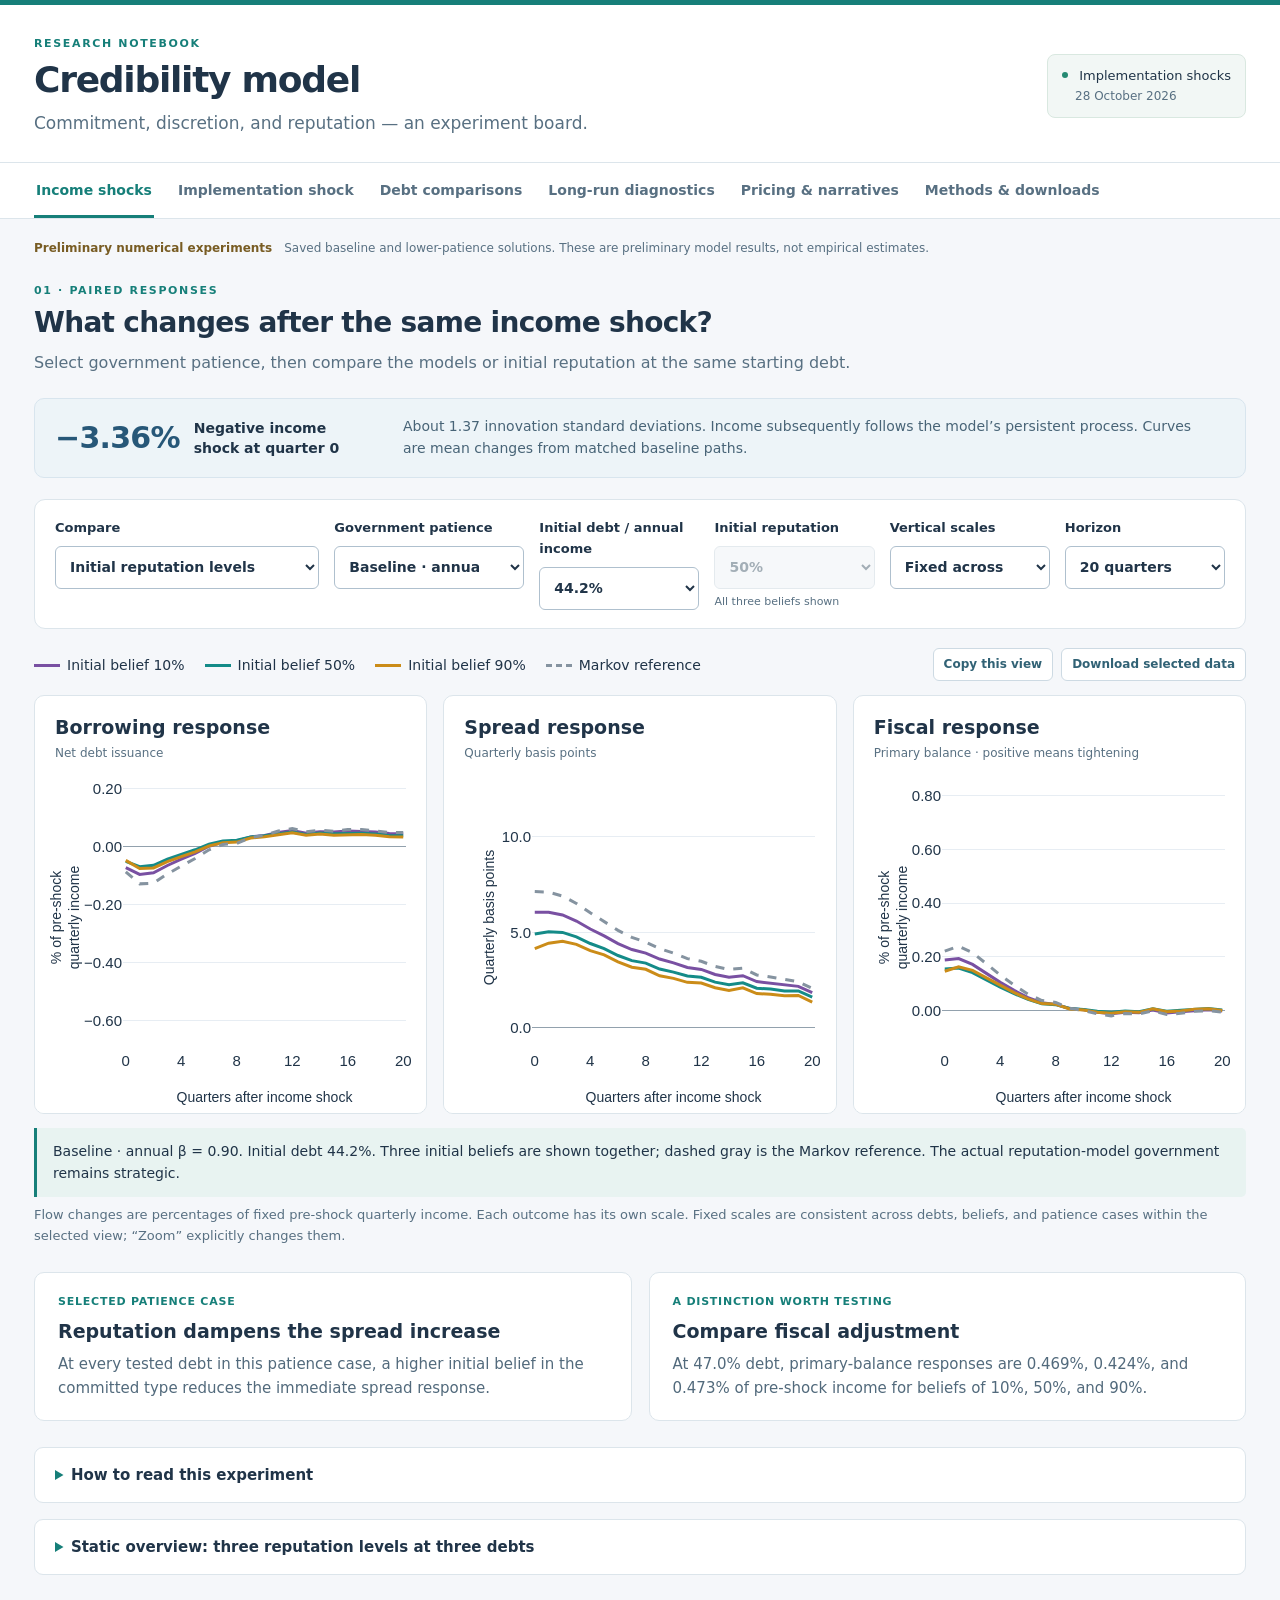
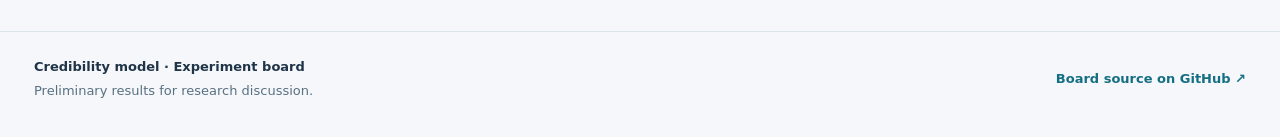
==== commit 3c2c78ba: "Add implementation shock experiment tab with credibility paths and forecasts" ====
--- a/site/index.html
+++ b/site/index.html
@@ -7,6 +7,7 @@
   <title>Credibility model · Experiment board</title>
   <link rel="stylesheet" href="assets/board.css">
   <script defer src="assets/plotly.min.js"></script>
+  <script defer src="assets/implementation.js"></script>
   <script defer src="assets/board.js"></script>
 </head>
 <body>
@@ -14,12 +15,13 @@
   <header class="masthead">
     <div class="masthead-inner">
       <div><p class="eyebrow">RESEARCH NOTEBOOK</p><h1>Credibility model</h1><p class="lead">Commitment, discretion, and reputation — an experiment board.</p></div>
-      <div class="version"><span class="status-dot"></span> Patience comparison <span class="version-date" id="updated-date">27 October 2026</span></div>
+      <div class="version"><span class="status-dot"></span> Implementation shocks <span class="version-date" id="updated-date">28 October 2026</span></div>
     </div>
   </header>
   <nav class="section-nav" aria-label="Experiments">
     <div class="nav-inner" role="tablist" aria-label="Experiment sections">
       <button id="tab-shocks" role="tab" aria-controls="shocks" aria-selected="true" data-section="shocks">Income shocks</button>
+      <button id="tab-implementation" role="tab" aria-controls="implementation" aria-selected="false" data-section="implementation">Implementation shock</button>
       <button id="tab-debt" role="tab" aria-controls="debt-section" aria-selected="false" data-section="debt">Debt comparisons</button>
       <button id="tab-longrun" role="tab" aria-controls="longrun" aria-selected="false" data-section="longrun">Long-run diagnostics</button>
       <button id="tab-pricing" role="tab" aria-controls="pricing" aria-selected="false" data-section="pricing">Pricing &amp; narratives</button>
@@ -57,8 +59,38 @@
       <details class="figure-box" id="reputation-figure"><summary>Static overview: three reputation levels at three debts</summary><a href="assets/figures/reputation_by_initial_debt.png" target="_blank" rel="noopener"><img src="assets/figures/reputation_by_initial_debt.png" alt="Nine panels compare initial reputation beliefs of 10, 50, and 90 percent at three starting debts." loading="lazy"></a></details>
     </section>
 
+    <section id="implementation" class="board-section" role="tabpanel" aria-labelledby="tab-implementation" hidden>
+      <div class="section-heading"><div><p class="eyebrow">02 · LEARNING FROM IMPLEMENTATION</p><h2>How does a borrowing miss change credibility?</h2><p>A one-time surprise in realized borrowing, with the fiscal rule unchanged. Compare the resulting belief revisions and policy responses across patience levels.</p></div></div>
+      <div class="shock-banner"><div><strong id="implementation-size">+0.05</strong><span id="implementation-shock-label">Borrowing overshoot at quarter 0</span></div><p id="implementation-design">Loading the saved experiment…</p></div>
+      <div class="controls" aria-label="Implementation shock controls">
+        <label for="implementation-arm">Implementation surprise<select id="implementation-arm"><option value="positive">Borrowing overshoot (+0.05)</option><option value="negative">Borrowing undershoot (−0.05)</option></select></label>
+        <label for="implementation-patience">Government patience<select id="implementation-patience"><option value="both">Compare both patience cases</option><option value="baseline">Baseline · annual β 0.90</option><option value="lower">Lower patience · annual β 0.85</option></select></label>
+        <label for="implementation-scale">Vertical scales<select id="implementation-scale"><option value="fixed">Fixed across patience cases</option><option value="zoom">Zoom to selected curves</option></select></label>
+        <label for="implementation-horizon">Horizon<select id="implementation-horizon"><option value="20">20 quarters</option><option value="40" selected>40 quarters</option></select></label>
+      </div>
+      <div class="chart-toolbar"><div class="legend" id="implementation-legend" aria-label="Implementation chart legend"></div><div class="chart-actions"><button id="implementation-share" class="quiet-button" disabled>Copy this view</button><button id="implementation-download" class="quiet-button" disabled>Download selected data</button></div></div>
+      <div class="charts implementation-charts" id="implementation-grid" aria-busy="true">
+        <article class="chart-panel"><h3>Credibility response</h3><p>Posterior committed probability · percentage points</p><div id="implementation-belief" class="plot" role="img" aria-label="Credibility response after observing borrowing"></div></article>
+        <article class="chart-panel"><h3>Spread response</h3><p>Quarterly basis points</p><div id="implementation-spread" class="plot" role="img" aria-label="Spread response to the implementation surprise"></div></article>
+        <article class="chart-panel"><h3>Borrowing response</h3><p>Net debt issuance</p><div id="implementation-borrowing" class="plot" role="img" aria-label="Net borrowing response to the implementation surprise"></div></article>
+        <article class="chart-panel"><h3>Fiscal response</h3><p>Primary balance · positive means tightening</p><div id="implementation-fiscal" class="plot" role="img" aria-label="Primary balance response to the implementation surprise"></div></article>
+      </div>
+      <p id="implementation-summary" class="selection-summary" aria-live="polite">Loading saved responses…</p>
+      <p class="units-note">Responses are differences from zero implementation noise at quarter 0. The actual government remains strategic in these paths. Credibility is measured after observing each quarter’s borrowing; flow responses use fixed reference quarterly income. Hover for paired Monte Carlo standard errors.</p>
+      <div class="insight-grid"><article class="insight"><span class="small-label">Dynamic credibility</span><h3>Temporary noise, persistent consequences</h3><p>The implementation shock is independent over time. Persistence comes from the resulting debt, beliefs, and policy choices. Investors observe borrowing, not its decomposition into intended policy and noise.</p></article><article class="insight"><span class="small-label">Intended policy</span><h3 id="implementation-policy-title">How does the government respond?</h3><p id="implementation-policy">Loading the selected experiment…</p></article></div>
+      <div class="table-card"><h3>What accounts for the immediate spread response?</h3><p>Change debt first at the zero-shock posterior, then change beliefs at the new debt. This is order-dependent accounting using the saved price function.</p><div class="table-scroll"><table><thead><tr><th scope="col">Patience case</th><th scope="col">Credibility<br><span>zero noise → selected shock</span></th><th scope="col">Debt component<br><span>quarterly bp</span></th><th scope="col">Belief component<br><span>quarterly bp</span></th><th scope="col">Total spread change<br><span>quarterly bp</span></th></tr></thead><tbody id="implementation-impact-table"></tbody></table></div></div>
+      <div class="section-heading"><div><p class="eyebrow">PREDICTIVE COUNTERPART</p><h2>Does the observation predict later rule misses?</h2><p>Investors forecast both permanent government types, weighted by the posterior after observing borrowing. These forecasts include the change in inherited debt as well as learning about type.</p></div></div>
+      <div class="controls predictive-controls"><label for="implementation-tolerance">Illustrative excess threshold<select id="implementation-tolerance"><option value="0.025">0.025 debt units</option><option value="0.05" selected>0.05 debt units</option><option value="0.1">0.10 debt units</option></select></label></div>
+      <div class="table-card"><h3>Probability of at least one future borrowing excess</h3><p id="implementation-predictive-definition">Loading the predictive event definition…</p><div class="table-scroll"><table><thead><tr><th scope="col">Patience case / window</th><th scope="col">After zero noise</th><th scope="col">After selected shock</th><th scope="col">Change<br><span>percentage points</span></th><th scope="col">Monte Carlo SE<br><span>of the change, pp</span></th></tr></thead><tbody id="implementation-predictive-table"></tbody></table></div></div>
+      <p class="units-note">These are posterior predictive probabilities. A rule exceedance is an illustrative measurement event; the model has no literal plan-abandonment decision. Quarter 0 is excluded. Predictive simulations use 2,000 paths per permanent type over the next four quarters.</p>
+      <div class="method-grid"><article class="method-card"><h3>1 · Downgrade and later delivery</h3><p>The table gives a counterpart based on observed implementation. A downgrade before any fiscal deterioration would require an additional public information signal in the model.</p></article><article class="method-card"><h3>2 · News and repricing</h3><p>The rule stays fixed, while observed borrowing changes debt and credibility together. The decomposition separates their accounting contributions; it is not an independently identified information shock.</p></article><article class="method-card"><h3>3 · Credibility as a buffer</h3><p>The <a href="#shocks">income-shock experiment</a> compares the same adverse income shock across initial credibility levels while beliefs evolve.</p></article></div>
+      <details class="method-box"><summary>Experiment design and numerical checks</summary><div class="details-content"><p>Initial debt is 44.1634% of annual income, income is at node 11, and prior credibility is 50%. The strategic government chooses its intended borrowing before the quarter-0 implementation shock. Realized borrowing equals that target plus 0, +0.05, or −0.05. Zero noise can itself convey news, so its posterior need not equal the 50% prior.</p><p>The response paths use 2,000 matched draws over quarters 0–40, shared across arms and patience cases. The baseline annual discount factor is 0.90; lower patience is 0.85. These experiments evaluate previously solved policies and prices without solving a new equilibrium. Both use the same committed rule and other primitives.</p><p>Response paths clamp updated beliefs to the saved belief grid. Predictive forecasts carry raw Bayesian beliefs and clamp policy lookups; no boundary visits occur in their four-quarter window. No debt-grid excursions occur in either experiment. Native-simulator discrepancies are zero and maximum budget errors are below 10<sup>−15</sup>. The downloadable checks report belief-clamp counts. Monte Carlo errors exclude parameter and equilibrium-approximation uncertainty.</p></div></details>
+      <details class="figure-box"><summary>Static overview: positive borrowing overshoot, both patience cases</summary><a href="assets/figures/implementation_shock_paths.png" target="_blank" rel="noopener"><img src="assets/figures/implementation_shock_paths.png" alt="Four panels show credibility, spreads, borrowing and primary balance after a positive borrowing overshoot under both patience cases." loading="lazy"></a></details>
+      <p class="implementation-downloads"><a href="downloads/implementation_shock_paths.pdf" download>Download overview PDF</a> · <a href="data/implementation_shock_responses.csv" download>All response paths (CSV)</a> · <a href="data/implementation_shock_predictive_adherence.csv" download>Predictive forecasts (CSV)</a> · <a href="#methods">All data and checks</a></p>
+    </section>
+
     <section id="debt-section" class="board-section" role="tabpanel" aria-labelledby="tab-debt" hidden>
-      <div class="section-heading"><div><p class="eyebrow">02 · STATE DEPENDENCE</p><h2>How does starting debt change the response?</h2><p>Five shared starting debt levels: 41.9%, 43.0%, 44.2%, 45.8%, and 47.0% of annual income.</p></div></div>
+      <div class="section-heading"><div><p class="eyebrow">03 · STATE DEPENDENCE</p><h2>How does starting debt change the response?</h2><p>Five shared starting debt levels: 41.9%, 43.0%, 44.2%, 45.8%, and 47.0% of annual income.</p></div></div>
       <div class="controls debt-controls"><label for="debt-patience">Government patience<select id="debt-patience" disabled><option>Loading…</option></select></label></div>
       <p id="debt-case-note" class="selection-summary">Loading the selected patience case…</p>
       <p id="debt-figures-pending" class="units-note" hidden>Static figures are not included for this case. The Income shocks tab contains its response charts at all five debts.</p>
@@ -70,7 +102,7 @@
     </section>
 
     <section id="longrun" class="board-section" role="tabpanel" aria-labelledby="tab-longrun" hidden>
-      <div class="section-heading"><div><p class="eyebrow">03 · SUPPORT &amp; CONVERGENCE</p><h2>Where do the simulated economies spend their time?</h2><p>Baseline annual β = 0.90. Long-run diagnostics from different starting debts, incomes, and beliefs.</p></div></div>
+      <div class="section-heading"><div><p class="eyebrow">04 · SUPPORT &amp; CONVERGENCE</p><h2>Where do the simulated economies spend their time?</h2><p>Baseline annual β = 0.90. Long-run diagnostics from different starting debts, incomes, and beliefs.</p></div></div>
       <div class="callout"><strong>Common central debt range: about 40.0–47.7%</strong><p>This is the overlap of the central 90% marginal debt ranges across Ramsey, Markov, and both permanent reputation types.</p></div>
       <div class="table-card"><h3>Long-run numerical means</h3><p>Selected reference starts; final 2,000 of 4,000 quarters across 32 paths.</p><div class="table-scroll"><table><thead><tr><th scope="col">Model / permanent type</th><th scope="col">Mean debt<br><span>% annual income</span></th><th scope="col">Mean spread<br><span>quarterly bp</span></th><th scope="col">Central 90% debt range<br><span>% annual income</span></th></tr></thead><tbody id="longrun-table"></tbody></table></div></div>
       <figure class="wide-figure"><a href="assets/figures/long_run_support_and_conditional_spreads.png" target="_blank" rel="noopener"><img src="assets/figures/long_run_support_and_conditional_spreads.png" alt="Long-run debt distributions and spreads conditional on debt and middle income." loading="lazy"></a><figcaption>The strategic reputation case approaches Markov as its type is learned. The committed-type case remains distinct.</figcaption></figure>
@@ -79,15 +111,15 @@
     </section>
 
     <section id="pricing" class="board-section" role="tabpanel" aria-labelledby="tab-pricing" hidden>
-      <div class="section-heading"><div><p class="eyebrow">04 · TOWARD MEASUREMENT</p><h2>Connect model states to observable behavior</h2><p>Baseline annual β = 0.90. State-contingent pricing and an illustrative bridge between type beliefs and delivery.</p></div></div>
+      <div class="section-heading"><div><p class="eyebrow">05 · TOWARD MEASUREMENT</p><h2>Connect model states to observable behavior</h2><p>Baseline annual β = 0.90. State-contingent pricing and an illustrative bridge between type beliefs and delivery.</p></div></div>
       <div class="insight-grid"><article class="insight"><span class="small-label">Prices at a given state</span><h3>Beliefs affect expected spreads</h3><p>At median income and roughly 45% debt, expected strategic-reputation spreads are 28.25, 18.84, and 12.10 quarterly basis points at beliefs of 10%, 50%, and 90%.</p></article><article class="insight"><span class="small-label">Narrative measurement</span><h3>A type belief is not a delivery probability</h3><p>Observable adherence also depends on the policy rule, incentives, state, and implementation noise. No mapping to observed narrative categories has yet been estimated.</p></article></div>
       <figure class="wide-figure"><a href="assets/figures/state_and_measurement_implications.png" target="_blank" rel="noopener"><img src="assets/figures/state_and_measurement_implications.png" alt="Expected spreads by debt at three reputation beliefs and an illustrative comparison of beliefs with delivery probabilities." loading="lazy"></a><figcaption>The delivery band is illustrative. This is a measurement-design exercise, not a fitted narrative credibility index.</figcaption></figure>
       <details class="method-box"><summary>Scope of the pricing result</summary><div class="details-content"><p>The result concerns confidence in the model’s particular committed rule. It is not a universal statement that credibility always lowers spreads. A reversal at 65% debt appears in the state exercise, but that debt level is a rare stress-state counterfactual outside the central range used here.</p></div></details>
     </section>
 
     <section id="methods" class="board-section" role="tabpanel" aria-labelledby="tab-methods" hidden>
-      <div class="section-heading"><div><p class="eyebrow">05 · REPRODUCIBILITY</p><h2>Methods, figures, and data</h2><p>Inspect the experiment definitions and download the outputs behind the board.</p></div></div>
-      <div class="method-grid"><article class="method-card"><h3>What changes</h3><p>Income-shock and debt charts compare annual discount factors of 0.90 and 0.85. The lower-patience equilibria are solved again, with all other primitives and the committed rule fixed. Long-run, pricing, and slide results retain the baseline.</p></article><article class="method-card"><h3>What is checked</h3><p>Paired accounting identities, equivalence with native simulation paths, Ramsey price promises, and independent reconstruction of impact statistics.</p></article><article class="method-card"><h3>What is uncertain</h3><p>Numerical approximation, rare Ramsey tails, and history-pool sampling. Monte Carlo standard errors exclude parameter and empirical uncertainty.</p></article></div>
+      <div class="section-heading"><div><p class="eyebrow">06 · REPRODUCIBILITY</p><h2>Methods, figures, and data</h2><p>Inspect the experiment definitions and download the outputs behind the board.</p></div></div>
+      <div class="method-grid"><article class="method-card"><h3>What changes</h3><p>Income-shock, implementation-shock, and debt charts compare annual discount factors of 0.90 and 0.85. The lower-patience equilibria are solved again, with all other primitives and the committed rule fixed. Long-run, pricing, and slide results retain the baseline.</p></article><article class="method-card"><h3>What is checked</h3><p>Paired accounting identities, equivalence with native simulation paths, Ramsey price promises, and independent reconstruction of impact statistics.</p></article><article class="method-card"><h3>What is uncertain</h3><p>Numerical approximation, rare Ramsey tails, and history-pool sampling. Monte Carlo standard errors exclude parameter and empirical uncertainty.</p></article></div>
       <details class="method-box" open><summary>Definitions and comparability</summary><div class="details-content"><p><strong>Borrowing:</strong> net face issuance, <em>b′ − (1 − δ)b</em>. <strong>Cash financing:</strong> <em>q[b′ − (1 − δ)b]</em>. <strong>Primary resource balance:</strong> <em>y − c</em>. The latter is the fiscal adjustment measure; tax and spending instruments are not separate model choices.</p><p><strong>Units:</strong> debt is scaled by annual income; response flows use fixed pre-shock quarterly income; diagnostic spreads use quarterly basis points. The original slide simulation series uses different spread units and should not be read as these diagnostic basis points.</p><p><strong>Cross-model comparison:</strong> Ramsey has inherited commitment promises and no implementation noise. Markov and reputation include implementation noise. The experiment compares the supplied models rather than isolating commitment while holding every other model feature fixed.</p><p><strong>Income shock:</strong> the middle income node is replaced at impact by the adjacent lower node, a 3.36056% decline (1.367 innovation standard deviations in logs). Future paths use the original discrete transition matrix and coupled draws.</p></div></details>
       <details class="method-box"><summary>Baseline parameterization and patience change</summary><div class="details-content"><p>The model period is a quarter. The table describes the baseline solution. Lower patience changes only β from 0.90<sup>1/4</sup> ≈ 0.974004 to 0.85<sup>1/4</sup> ≈ 0.960185. The lower-patience metadata download records the new solution and checks.</p><div class="table-scroll"><table class="parameter-table"><thead><tr><th scope="col">Parameter</th><th scope="col">Value</th></tr></thead><tbody id="parameters-table"></tbody></table></div><p id="committed-rule"></p></div></details>
       <div class="downloads-heading"><h3>Download the experiments</h3><p>CSV for analysis, PDF/PNG for discussion, and notes for assumptions and checks. <a href="downloads/experiment-data.zip" download>Download the data bundle (ZIP)</a>.</p></div><div id="downloads" class="download-groups"></div>
--- a/site/assets/board.css
+++ b/site/assets/board.css
@@ -10,3 +10,5 @@
 @media(prefers-reduced-motion:reduce){html{scroll-behavior:auto}*{transition:none!important}}
 
 .debt-controls{max-width:420px}.debt-controls label:first-child{min-width:0}
+.implementation-charts{grid-template-columns:repeat(2,minmax(0,1fr))}.predictive-controls{max-width:420px}.predictive-controls label:first-child{min-width:0}.implementation-downloads{font-size:14px;margin-top:22px;line-height:2}
+@media(max-width:850px){.implementation-charts{grid-template-columns:1fr}}
